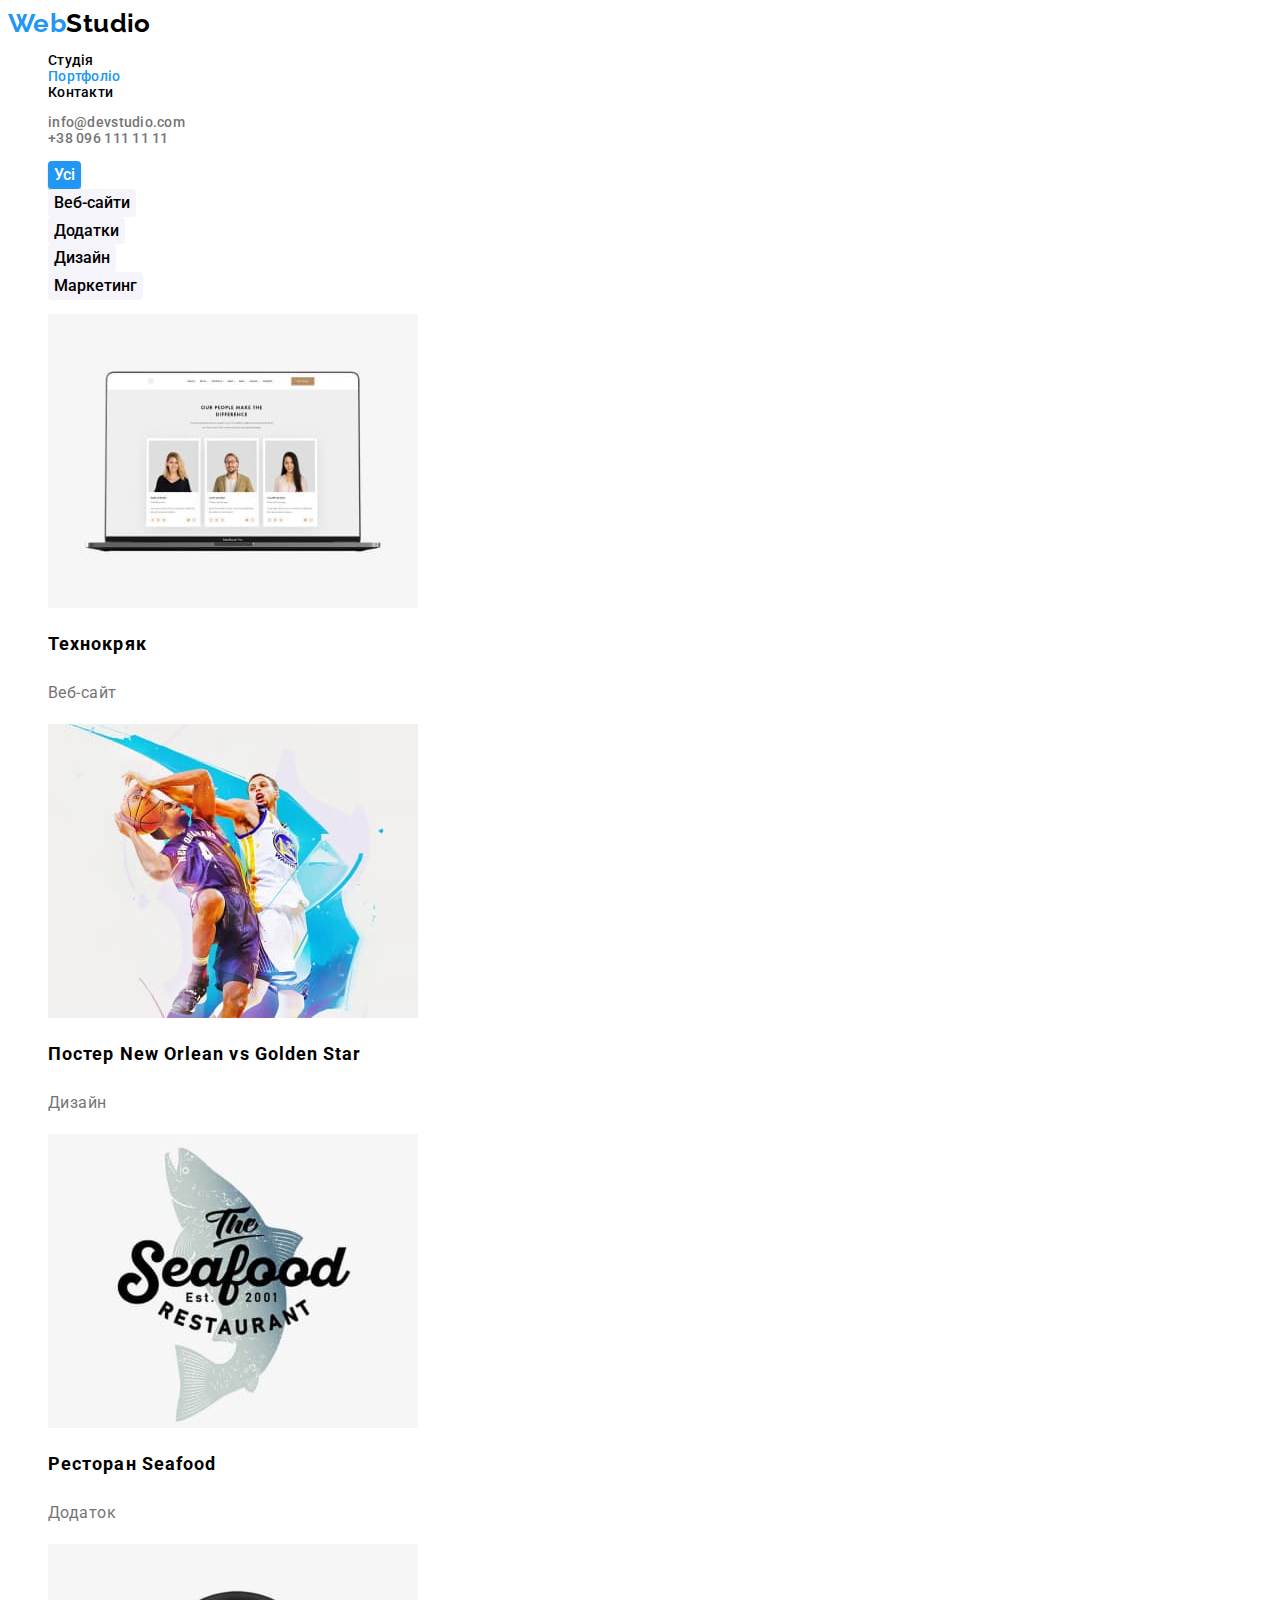
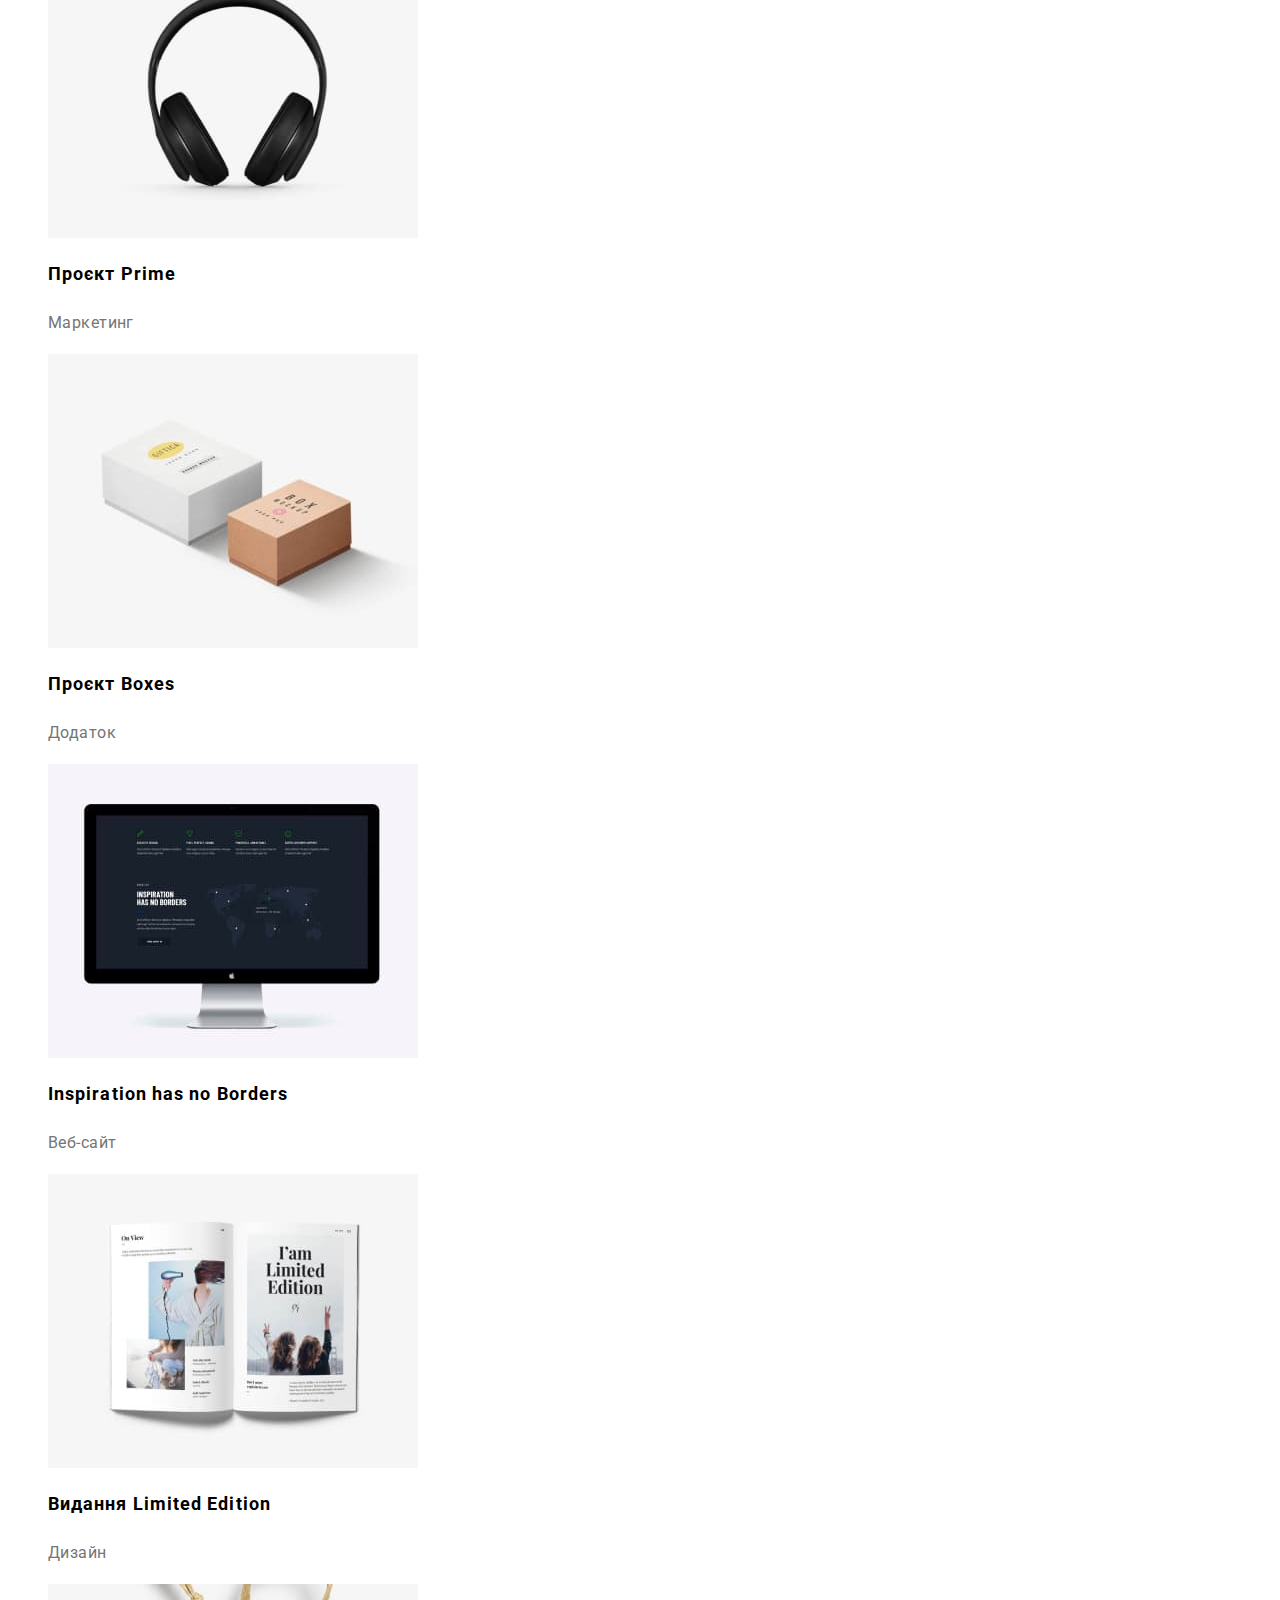
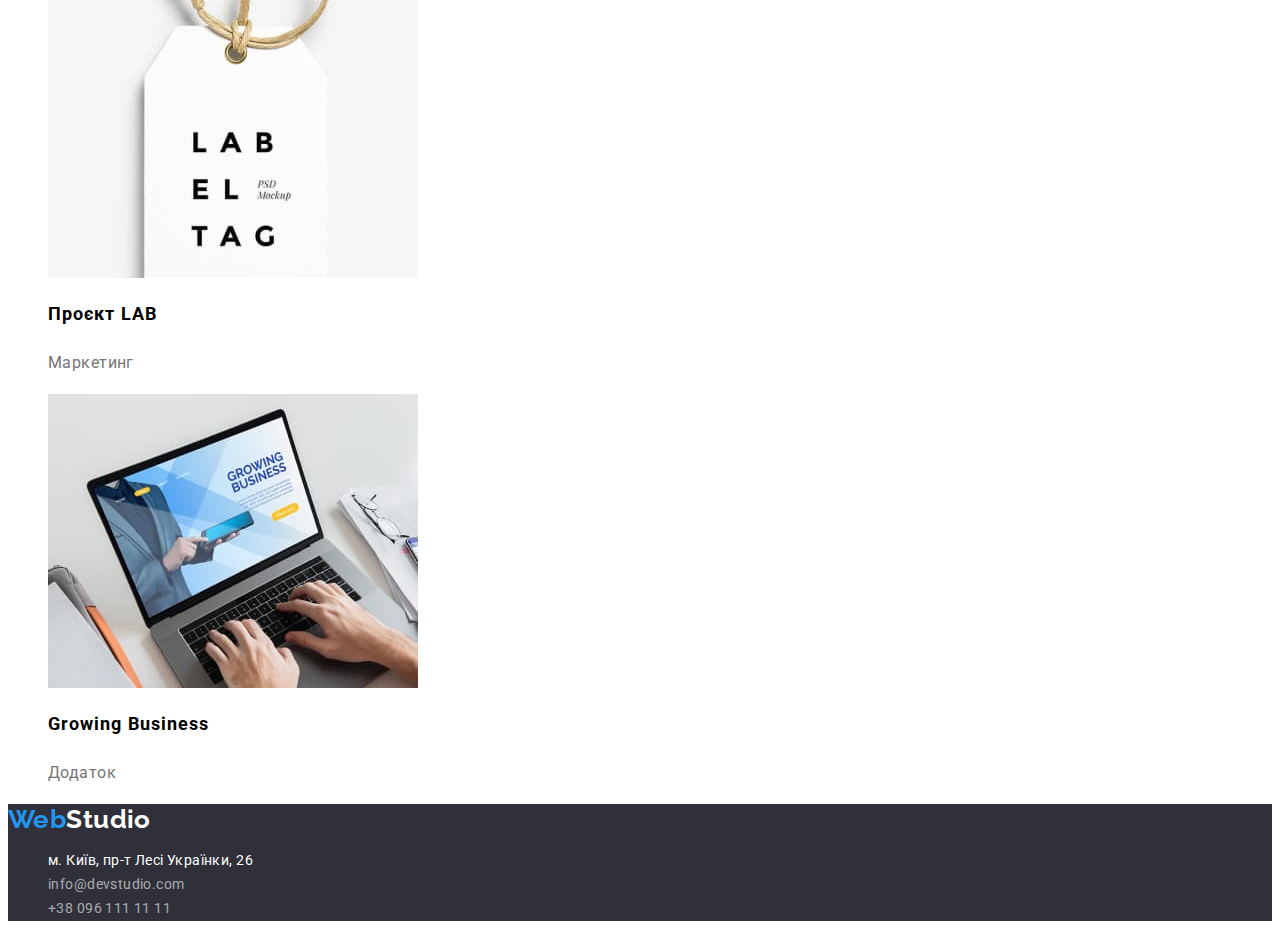
==== portfolio.html @ c1ba47d1 "Add files + add modern-normalize" ====
<!DOCTYPE html>
<html lang="uk">
<head>
    <meta charset="UTF-8">
    <meta http-equiv="X-UA-Compatible" content="IE=edge">
    <meta name="viewport" content="width=device-width, initial-scale=1.0">
    <link rel="stylesheet" href="https://cdnjs.cloudflare.com/ajax/libs/modern-normalize/1.1.0/modern-normalize.min.css"
        integrity="sha512-wpPYUAdjBVSE4KJnH1VR1HeZfpl1ub8YT/NKx4PuQ5NmX2tKuGu6U/JRp5y+Y8XG2tV+wKQpNHVUX03MfMFn9Q=="
        crossorigin="anonymous" referrerpolicy="no-referrer" />
    <link rel="stylesheet" href="css/styles.css">
    <link rel="preconnect" href="https://fonts.googleapis.com">
    <link rel="preconnect" href="https://fonts.gstatic.com" crossorigin>
    <link href="https://fonts.googleapis.com/css2?family=Raleway:wght@700&family=Roboto:wght@400;500;700;900&display=swap"
        rel="stylesheet">
    <title>Portfolio</title>
</head>
<body>
    <header>
        <nav class="navigation">
            <a href="./index.html" class="logo"><span class="logo-color">Web</span>Studio</a>
            <ul class="list">
                <li class="navlink"><a href="./index.html">Студія</a></li>
                <li class="navlink-current"><a href="./portfolio.html">Портфоліо</a></li>
                <li class="navlink"><a href="#contacts">Контакти</a></li>
            </ul>
            <ul class="list">
                <li class="contact-link"><a href="mailto:info@devstudio.com">info@devstudio.com</a></li>
                <li class="contact-link"><a href="tel:+380961111111">+38 096 111 11 11</a></li>
            </ul>
        </nav>
    </header>


    <main>
        <section class="portfolio">
        <h1 class="visually-hidden">Портфоліо</h1>
        <ul class="list">
            <li><button type="button" class="filter-current">Усі</button></li>
            <li><button type="button" class="filter">Веб-сайти</button></li>
            <li><button type="button" class="filter">Додатки</button></li>
            <li><button type="button" class="filter">Дизайн</button></li>
            <li><button type="button" class="filter">Маркетинг</button></li>
        </ul>
        <ul class="list">
            <li>
                <a href="#"></a>
                <img src="./images/project1.jpg" alt="Веб-сайт" width="370" height="294">
                <h2 class="project-title">Технокряк</h2>
                <p class="project-type">Веб-сайт</p> 
            </li>
            <li>
                <a href="#"></a>
                <img src="./images/project2.jpg" alt="Дизайн" width="370" height="294">
                <h2 class="project-title">Постер New Orlean vs Golden Star</h2>
                <p class="project-type">Дизайн</p>
            </li>
            <li>
                <a href="#"></a>
                <img src="./images/project3.jpg" alt="Додаток" width="370" height="294">
                <h2 class="project-title">Ресторан Seafood</h2>
                <p class="project-type">Додаток</p>
            </li>
            <li>
                <a href="#"></a>
                <img src="./images/project4.jpg" alt="Маркетинг" width="370" height="294">
                <h2 class="project-title">Проєкт Prime</h2>
                <p class="project-type">Маркетинг</p>
            </li>
            <li>
                <a href="#"></a>
                <img src="./images/project5.jpg" alt="Додаток" width="370" height="294">
                <h2 class="project-title">Проєкт Boxes</h2>
                <p class="project-type">Додаток</p>
            </li>
            <li>
                <a href="#"></a>
                <img src="./images/project6.jpg" alt="Веб-сайт" width="370" height="294">
                <h2 class="project-title">Inspiration has no Borders</h2>
                <p class="project-type">Веб-сайт</p>
            </li>
            <li>
                <a href="#"></a>
                <img src="./images/project7.jpg" alt="Дизайн" width="370" height="294">
                <h2 class="project-title">Видання Limited Edition</h2>
                <p class="project-type">Дизайн</p>
            </li>
            <li>
                <a href="#"></a>
                <img src="./images/project8.jpg" alt="Маркетинг" width="370" height="294">
                <h2 class="project-title">Проєкт LAB</h2>
                <p class="project-type">Маркетинг</p>
            </li>
            <li>
                <a href="#"></a>
                <img src="./images/project9.jpg" alt="Додаток" width="370" height="294">
                <h2 class="project-title">Growing Business</h2>
                <p class="project-type">Додаток</p>
            </li>
        </ul> 
        </section>
    </main>
    <footer class="footer">
        <a href="./index.html" class="logo-footer"><span class="logo-color">Web</span>Studio</a>
        <address>
            <ul class="address">
                <li class="physical-address"><a href="https://goo.gl/maps/A28sFJ2rajdQQRvi7" target="_blank"
                        rel="noopener noreferrer nofollow">м. Київ, пр-т Лесі Українки, 26</a>
                <li class="footer-contacts"><a href="mailto:info@devstudio.com">info@devstudio.com</a></li>
                <li class="footer-contacts"><a href="tel:+380961111111">+38 096 111 11 11</a></li>
            </ul>
        </address>
    </footer>
</body>
</html>
---- css/styles.css ----
body {
    font-family: 'Roboto', sans-serif;
    font-size: 14px;
    letter-spacing: 0.03em;
    --main-color: #212121;
    }
:root {
    --main-color: #212121;
    --second-color: #757575;
    --third-color: #FFFFFF;
    --accent-color: #2196F3;
    --background-color: #F5F4FA;
    --second-background: #2F303A;
}
.list {
    list-style-type: none;
}
.navigation {
    background-color: var(--third-color)
}
a {
    text-decoration: none;
    color: currentColor;
}
.logo {
    font-family: 'Raleway';
    font-style: normal;
    font-weight: 700;
    font-size: 26px;
    line-height: 1.19;
    color: #000000;
}
.logo-color {
    color: var(--accent-color);
}
.logo-footer {
    font-family: 'Raleway';
    font-style: normal;
    font-weight: 700;
    font-size: 26px;
    line-height: 1.19;
    color: var(--third-color);
}
.navlink {
    font-weight: 500;
    line-height: 1.14;
    letter-spacing: 0.02em;
}
.navlink:hover,
.navlink:focus {
    color: var(--accent-color);
}
.navlink-current {
    font-weight: 500;
    line-height: 1.14;
    letter-spacing: 0.02em;
    color: var(--accent-color);
}
.contact-link {
    font-weight: 500;
    line-height: 1.14;
    letter-spacing: 0.02em;
    color: var(--second-color);
}
.contact-link:hover,
.contact-link:focus {
    color: var(--accent-color);
}
.shapka {
    background-color: var(--second-background);
}
.title1 {
    font-weight: 900;
    font-size: 44px;
    line-height: 1.36;
    text-align: center;
    letter-spacing: 0.06em;
    text-transform: uppercase;
    color: var(--third-color);
    text-shadow: 0px 4px 4px rgba(0, 0, 0, 0.25);
}
.button-shapka {
    font-family: inherit;
    background: var(--accent-color);
    box-shadow: 0px 4px 4px rgba(0, 0, 0, 0.15); 
    border-radius: 4px;
    font-weight: 700;
    font-size: 16px;
    line-height: 1.88;       
    letter-spacing: 0.06em;
    color: var(--third-color);
    border: none;
    cursor: pointer;
}
.button-shapka:hover,
.button-shapka:focus {
    background: #188CE8;

}
.visually-hidden {
    position: absolute;
    white-space: nowrap;
    width: 1px;
    height: 1px;
    overflow: hidden;
    border: 0;
    padding: 0;
    clip: rect(0 0 0 0);
    clip-path: inset(50%);
    margin: -1px;
}
.feature {
    background-color: #F5F5F5;
}
.feature-title {
    font-weight: 700;
    font-size: inherit;
    line-height: 1.14;
    text-transform: uppercase;
}
.feature-text {
    line-height: 1.71;
    color: var(--second-color);
}
.section-title {
    font-size: 36px;
    line-height: 1.17;
    text-align: center;
}
.team {
    background-color: var(--background-color);
}
.team-name {
    font-weight: 500;
    font-size: 16px;
    line-height: 1.19;
}
.team-position {
    font-size: 16px;
    line-height: 1.19; 
    color: var(--second-color);
}
.footer {
    background-color: var(--second-background);
    color: var(--third-color);
}
.address {
    list-style-type: none;
    text-decoration: none;
    font-style: normal;
}
.physical-address {
    line-height: 1.71;
    color: var(--third-color);
}
.footer-contacts {
    line-height: 1.71;
    color: rgba(255, 255, 255, 0.6);
}

.footer-contacts:hover,
.footer-contacts:focus {
    color: var(--accent-color);
}
.portfolio {
    background: var(--third-color);

}
.filter {
    background: var(--background-color);
    border-radius: 4px;
    font-family: inherit;
    font-weight: 500;
    font-size: 16px;
    line-height: 1.62;
    text-align: center;
    border: none;
    cursor: pointer;
}
.filter-current {
    border-radius: 4px;
    font-family: inherit;
    font-weight: 500;
    font-size: 16px;
    line-height: 1.62;
    text-align: center;
    background: var(--accent-color);
    color: var(--third-color);
    box-shadow: 0px 3px 1px rgba(0, 0, 0, 0.1),
                0px 1px 2px rgba(0, 0, 0, 0.08),
                0px 2px 2px rgba(0, 0, 0, 0.12);
    border-radius: 4px;
    border: none;
    cursor: pointer;
}
.filter:hover,
.filter:focus {
    background-color: var(--accent-color);
    box-shadow: 0px 3px 1px rgba(0, 0, 0, 0.1), 
                0px 1px 2px rgba(0, 0, 0, 0.08), 
                0px 2px 2px rgba(0, 0, 0, 0.12);
    border-radius: 4px;
    color: var(--third-color);
}
.project-title {
    font-weight: 700;
    font-size: 18px;
    line-height: 2;
    letter-spacing: 0.06em;
}    
.project-type {
    font-size: 16px;
    line-height: 1.88;
    color: var(--second-color);
}
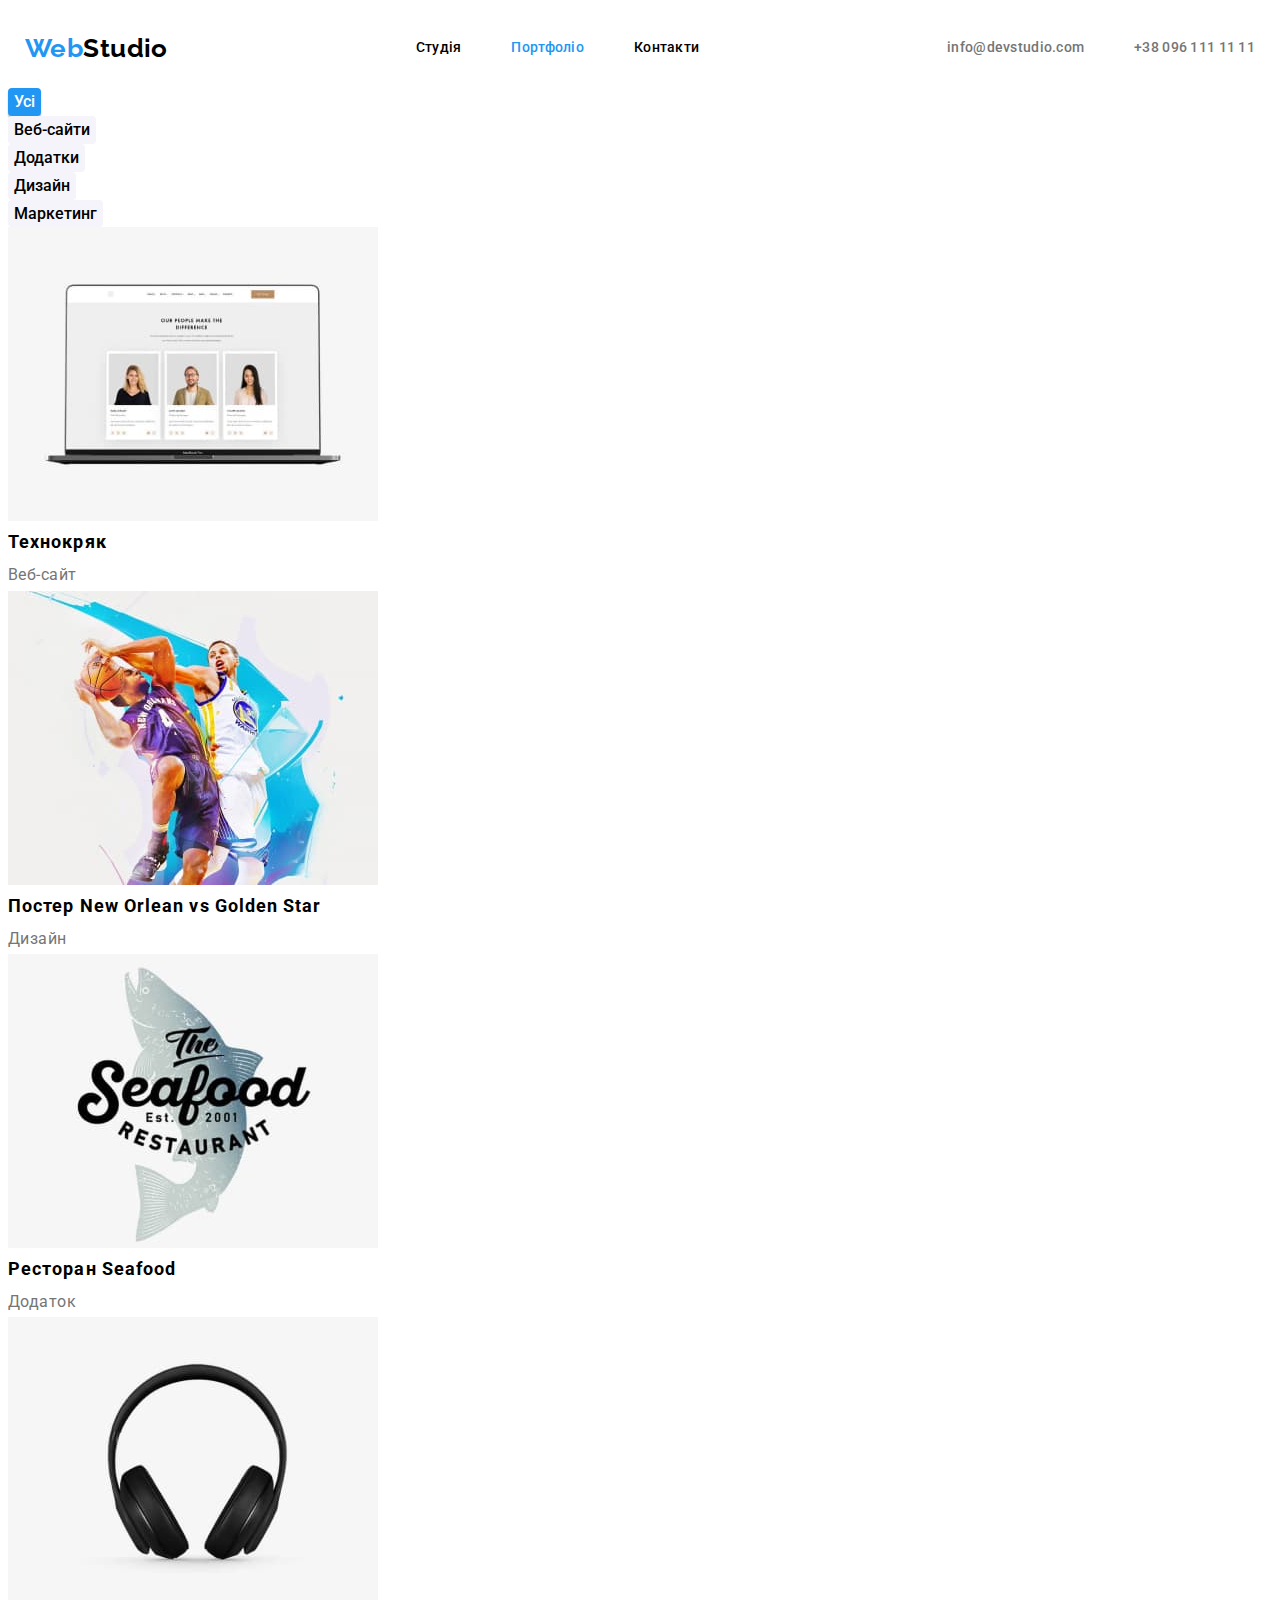
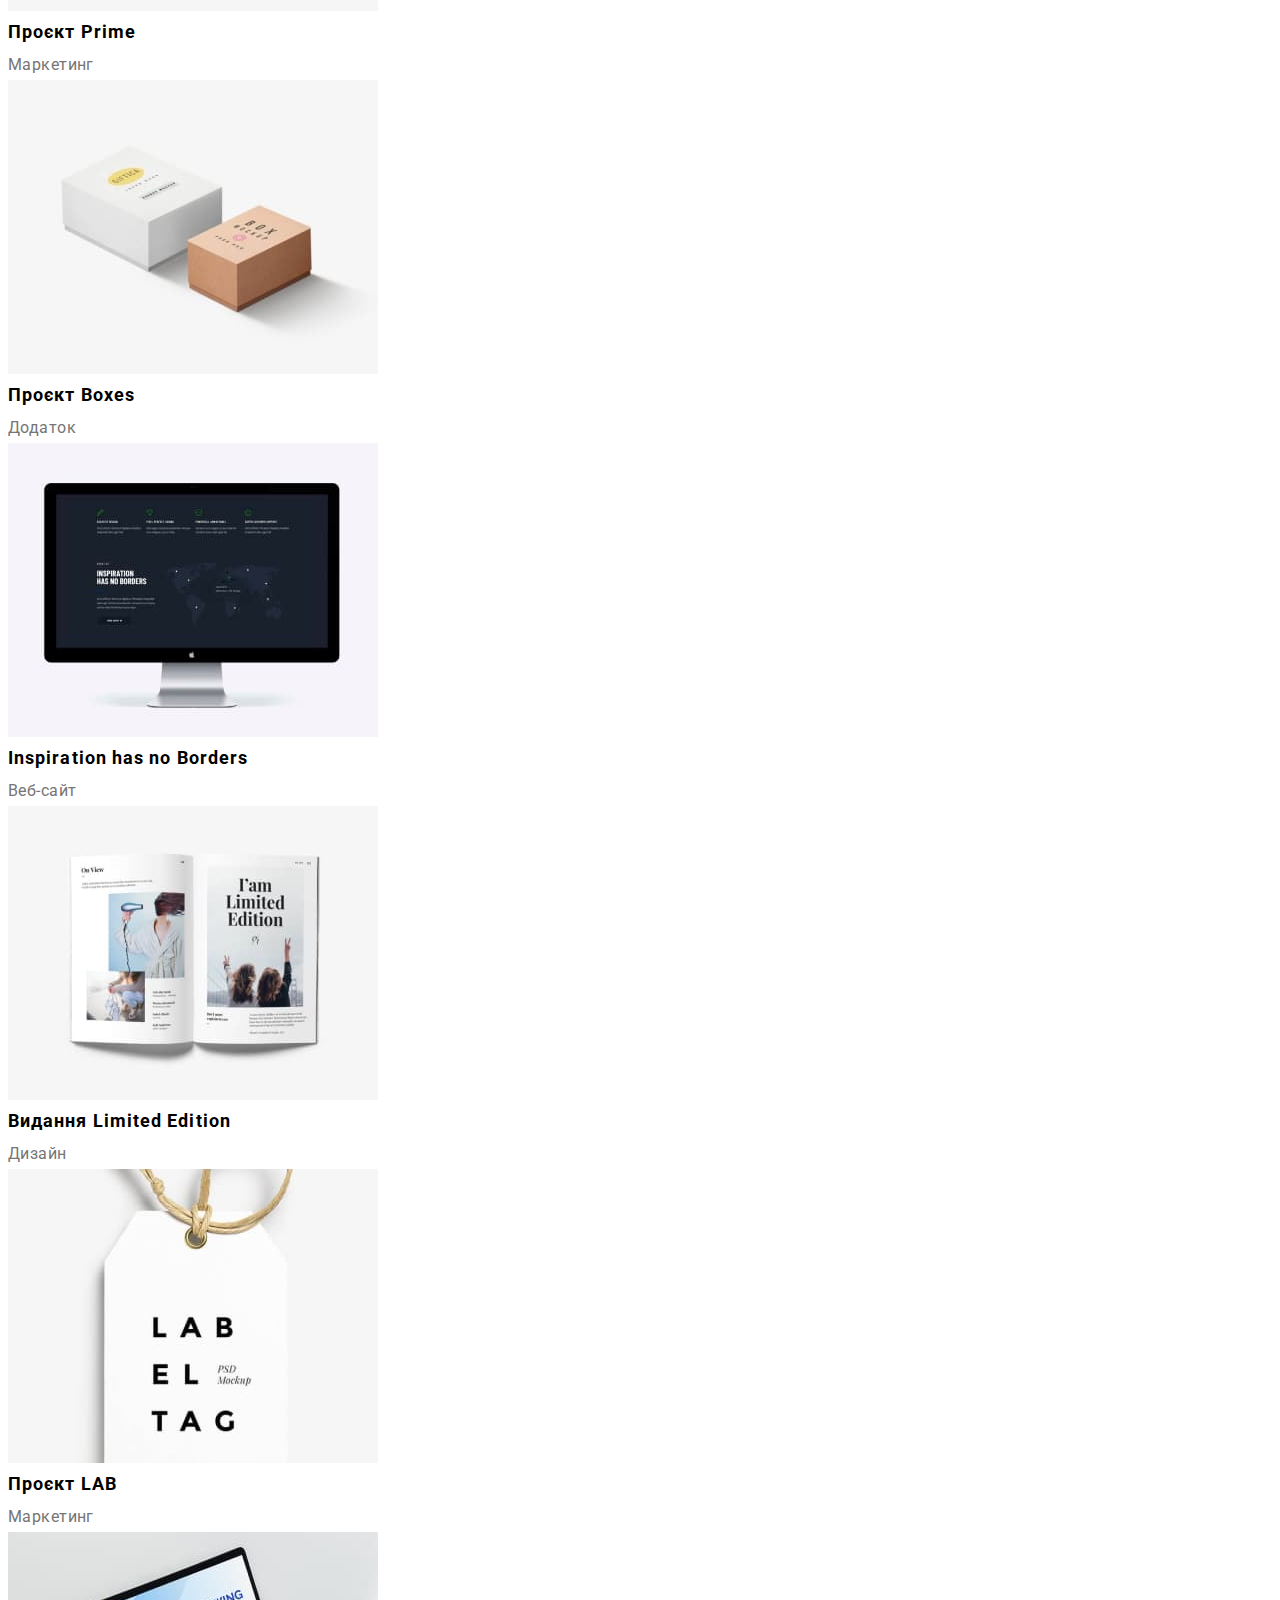
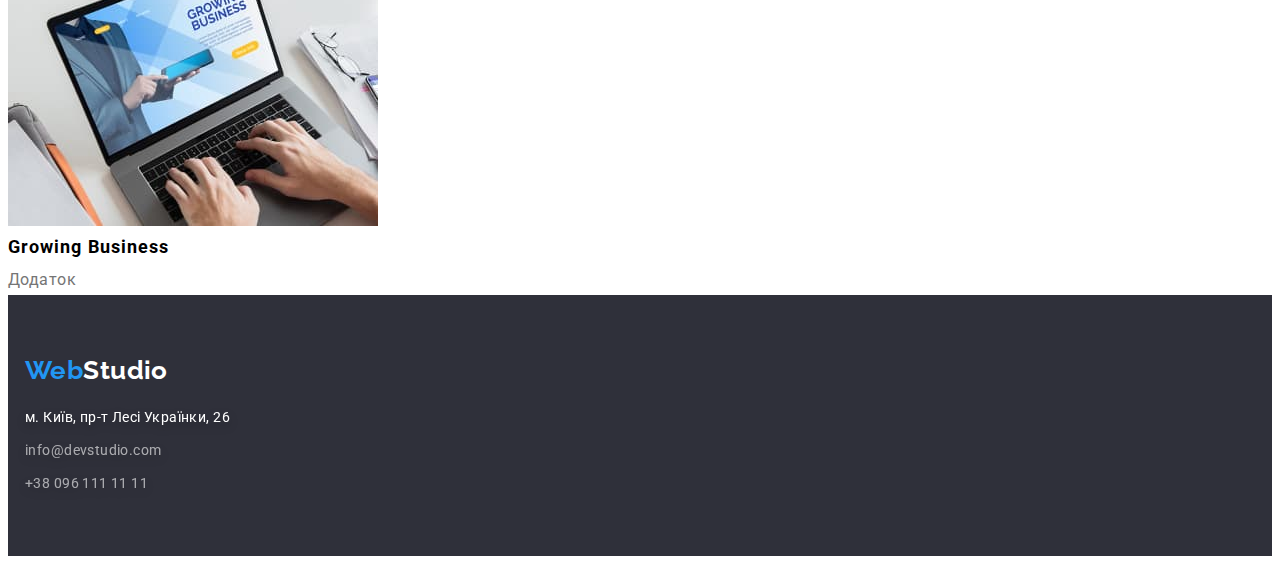
==== commit 7cfef191: "styles header&footer" ====
--- a/portfolio.html
+++ b/portfolio.html
@@ -16,20 +16,21 @@
 </head>
 <body>
     <header>
-        <nav class="navigation">
-            <a href="./index.html" class="logo"><span class="logo-color">Web</span>Studio</a>
-            <ul class="list">
-                <li class="navlink"><a href="./index.html">Студія</a></li>
-                <li class="navlink-current"><a href="./portfolio.html">Портфоліо</a></li>
-                <li class="navlink"><a href="#contacts">Контакти</a></li>
-            </ul>
-            <ul class="list">
-                <li class="contact-link"><a href="mailto:info@devstudio.com">info@devstudio.com</a></li>
-                <li class="contact-link"><a href="tel:+380961111111">+38 096 111 11 11</a></li>
-            </ul>
-        </nav>
+        <div class="container">
+            <nav class="navigation">
+                <a href="./index.html" class="logo"><span class="logo-color">Web</span>Studio</a>
+                <ul class="list menu">
+                    <li class="navlink"><a href="./index.html">Студія</a></li>
+                    <li class="navlink current"><a href="./portfolio.html">Портфоліо</a></li>
+                    <li class="navlink"><a href="#contacts">Контакти</a></li>
+                </ul>
+                <ul class="list contact">
+                    <li class="contact-link"><a href="mailto:info@devstudio.com">info@devstudio.com</a></li>
+                    <li class="contact-link"><a href="tel:+380961111111">+38 096 111 11 11</a></li>
+                </ul>
+            </nav>
+        </div>
     </header>
-
 
     <main>
         <section class="portfolio">
@@ -100,15 +101,17 @@
         </section>
     </main>
     <footer class="footer">
-        <a href="./index.html" class="logo-footer"><span class="logo-color">Web</span>Studio</a>
-        <address>
-            <ul class="address">
-                <li class="physical-address"><a href="https://goo.gl/maps/A28sFJ2rajdQQRvi7" target="_blank"
-                        rel="noopener noreferrer nofollow">м. Київ, пр-т Лесі Українки, 26</a>
-                <li class="footer-contacts"><a href="mailto:info@devstudio.com">info@devstudio.com</a></li>
-                <li class="footer-contacts"><a href="tel:+380961111111">+38 096 111 11 11</a></li>
-            </ul>
-        </address>
+        <div class="container">
+            <a href="./index.html" class="logo-footer"><span class="logo-color">Web</span>Studio</a>
+            <address>
+                <ul class="address">
+                    <li class="physical-address address-item"><a href="https://goo.gl/maps/A28sFJ2rajdQQRvi7"
+                            target="_blank" rel="noopener noreferrer nofollow">м. Київ, пр-т Лесі Українки, 26</a>
+                    <li class="footer-contacts address-item"><a href="mailto:info@devstudio.com">info@devstudio.com</a></li>
+                    <li class="footer-contacts address-item"><a href="tel:+380961111111">+38 096 111 11 11</a></li>
+                </ul>
+            </address>
+        </div>
     </footer>
 </body>
 </html>--- a/css/styles.css
+++ b/css/styles.css
@@ -12,12 +12,43 @@
     --background-color: #F5F4FA;
     --second-background: #2F303A;
 }
+h1, h2, h3, p, ul {
+    margin: 0;
+    padding: 0;
+}
+.container {
+    width: 1230px;
+    margin: 0 auto;
+    padding-left: 15px;
+    padding-right: 15px;
+}
 .list {
     list-style-type: none;
 }
+
 .navigation {
-    background-color: var(--third-color)
-}
+    background-color: var(--third-color);
+    justify-content: space-between;
+    align-items: center;
+}
+
+.menu, 
+.navigation,
+.contact {
+    display: flex;
+}
+
+.navlink:not(:last-child),
+.contact-link:not(:last-child) {
+    margin-right: 50px;
+}
+
+.navlink,
+.contact-link {
+    padding-top: 32px;
+    padding-bottom: 32px;
+}
+
 a {
     text-decoration: none;
     color: currentColor;
@@ -50,7 +81,7 @@
 .navlink:focus {
     color: var(--accent-color);
 }
-.navlink-current {
+.current {
     font-weight: 500;
     line-height: 1.14;
     letter-spacing: 0.02em;
@@ -143,11 +174,23 @@
 .footer {
     background-color: var(--second-background);
     color: var(--third-color);
+
+    padding-top: 60px;
+    padding-bottom: 60px;
 }
 .address {
     list-style-type: none;
     text-decoration: none;
     font-style: normal;
+    filter: drop-shadow(0px 4px 4px rgba(0, 0, 0, 0.25));
+    
+    padding-left: 0;
+    margin-top: 20px;
+    display: flex;
+    flex-direction: column;
+}
+.address-item:not(:last-child) {
+    margin-bottom: 9px;
 }
 .physical-address {
     line-height: 1.71;
@@ -162,6 +205,8 @@
 .footer-contacts:focus {
     color: var(--accent-color);
 }
+
+
 .portfolio {
     background: var(--third-color);
 
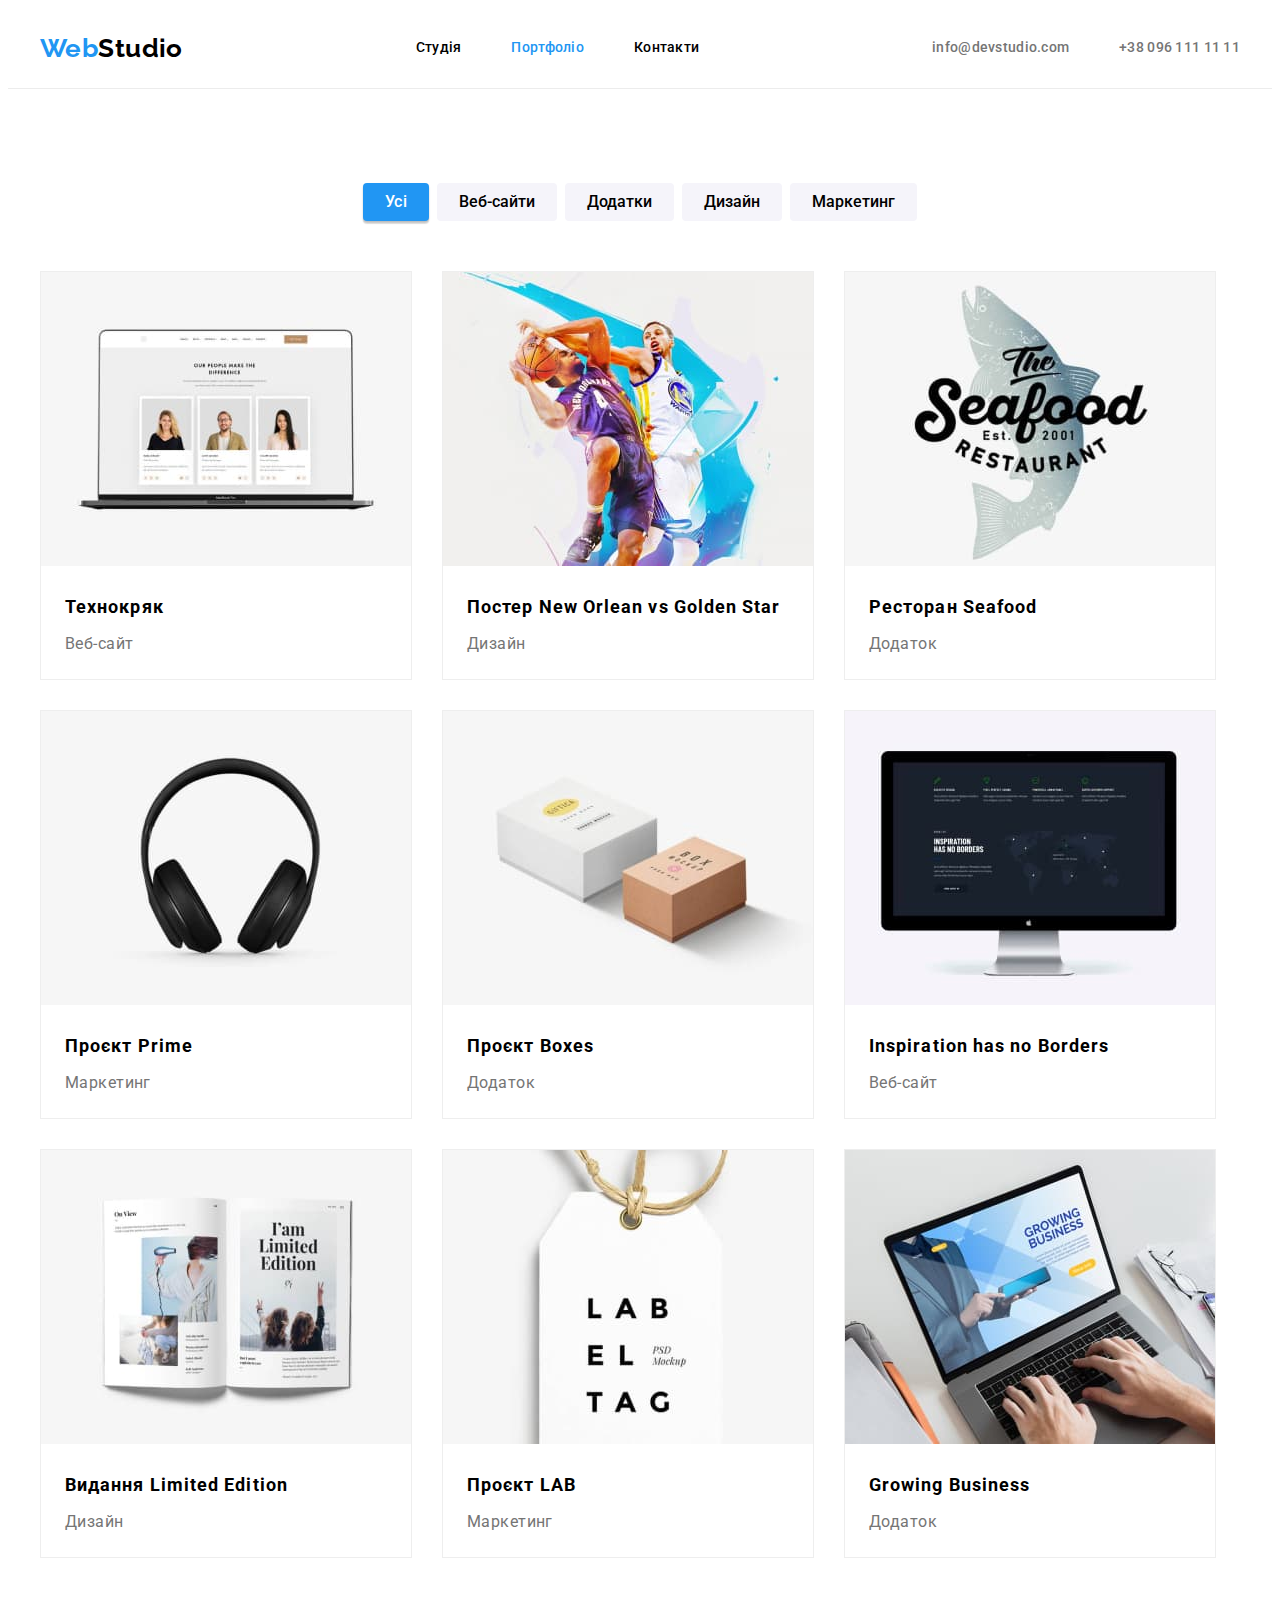
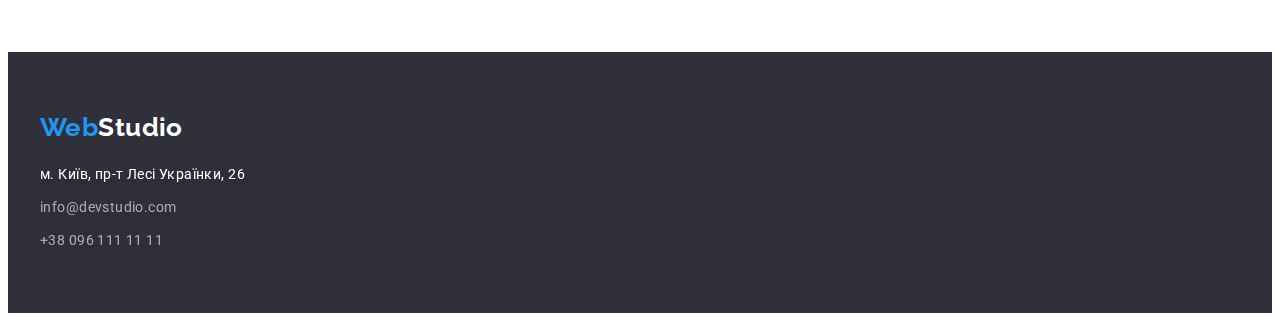
==== commit 1152e8bd: "add flexbox" ====
--- a/portfolio.html
+++ b/portfolio.html
@@ -15,7 +15,7 @@
     <title>Portfolio</title>
 </head>
 <body>
-    <header>
+    <header class="container-border">
         <div class="container">
             <nav class="navigation">
                 <a href="./index.html" class="logo"><span class="logo-color">Web</span>Studio</a>
@@ -31,73 +31,92 @@
             </nav>
         </div>
     </header>
-
     <main>
         <section class="portfolio">
+            <div class="container">
         <h1 class="visually-hidden">Портфоліо</h1>
-        <ul class="list">
-            <li><button type="button" class="filter-current">Усі</button></li>
+        <ul class="list filter-list">
+            <li><button type="button" class="filter current">Усі</button></li>
             <li><button type="button" class="filter">Веб-сайти</button></li>
             <li><button type="button" class="filter">Додатки</button></li>
             <li><button type="button" class="filter">Дизайн</button></li>
             <li><button type="button" class="filter">Маркетинг</button></li>
         </ul>
-        <ul class="list">
-            <li>
+        <ul class="list project-list">
+            <li class="project-item">
                 <a href="#"></a>
                 <img src="./images/project1.jpg" alt="Веб-сайт" width="370" height="294">
-                <h2 class="project-title">Технокряк</h2>
-                <p class="project-type">Веб-сайт</p> 
+                <div class="project-discription">
+                    <h2 class="project-title">Технокряк</h2>
+                    <p class="project-type">Веб-сайт</p> 
+                </div>
             </li>
-            <li>
+            <li class="project-item">
                 <a href="#"></a>
                 <img src="./images/project2.jpg" alt="Дизайн" width="370" height="294">
-                <h2 class="project-title">Постер New Orlean vs Golden Star</h2>
-                <p class="project-type">Дизайн</p>
+                <div class="project-discription">
+                    <h2 class="project-title">Постер New Orlean vs Golden Star</h2>
+                    <p class="project-type">Дизайн</p>
+                </div>
             </li>
-            <li>
+            <li class="project-item">
                 <a href="#"></a>
                 <img src="./images/project3.jpg" alt="Додаток" width="370" height="294">
-                <h2 class="project-title">Ресторан Seafood</h2>
-                <p class="project-type">Додаток</p>
+                <div class="project-discription">
+                    <h2 class="project-title">Ресторан Seafood</h2>
+                    <p class="project-type">Додаток</p>
+                </div>
             </li>
-            <li>
+            <li class="project-item">
                 <a href="#"></a>
                 <img src="./images/project4.jpg" alt="Маркетинг" width="370" height="294">
-                <h2 class="project-title">Проєкт Prime</h2>
-                <p class="project-type">Маркетинг</p>
+                <div class="project-discription">
+                    <h2 class="project-title">Проєкт Prime</h2>
+                    <p class="project-type">Маркетинг</p>
+                </div>
             </li>
-            <li>
+            <li class="project-item">
                 <a href="#"></a>
                 <img src="./images/project5.jpg" alt="Додаток" width="370" height="294">
-                <h2 class="project-title">Проєкт Boxes</h2>
-                <p class="project-type">Додаток</p>
+                <div class="project-discription">
+                    <h2 class="project-title">Проєкт Boxes</h2>
+                    <p class="project-type">Додаток</p>
+                </div>
             </li>
-            <li>
+            <li class="project-item">
                 <a href="#"></a>
                 <img src="./images/project6.jpg" alt="Веб-сайт" width="370" height="294">
-                <h2 class="project-title">Inspiration has no Borders</h2>
-                <p class="project-type">Веб-сайт</p>
+                <div class="project-discription">
+                    <h2 class="project-title">Inspiration has no Borders</h2>
+                    <p class="project-type">Веб-сайт</p>
+                </div>
             </li>
-            <li>
+            <li class="project-item">
                 <a href="#"></a>
                 <img src="./images/project7.jpg" alt="Дизайн" width="370" height="294">
-                <h2 class="project-title">Видання Limited Edition</h2>
-                <p class="project-type">Дизайн</p>
+                <div class="project-discription">
+                    <h2 class="project-title">Видання Limited Edition</h2>
+                    <p class="project-type">Дизайн</p>
+                </div>
             </li>
-            <li>
+            <li class="project-item">
                 <a href="#"></a>
                 <img src="./images/project8.jpg" alt="Маркетинг" width="370" height="294">
-                <h2 class="project-title">Проєкт LAB</h2>
-                <p class="project-type">Маркетинг</p>
+                <div class="project-discription">
+                    <h2 class="project-title">Проєкт LAB</h2>
+                    <p class="project-type">Маркетинг</p>
+                </div>
             </li>
-            <li>
+            <li class="project-item">
                 <a href="#"></a>
                 <img src="./images/project9.jpg" alt="Додаток" width="370" height="294">
-                <h2 class="project-title">Growing Business</h2>
-                <p class="project-type">Додаток</p>
+                <div class="project-discription">
+                    <h2 class="project-title">Growing Business</h2>
+                    <p class="project-type">Додаток</p>
+                </div>
             </li>
         </ul> 
+        </div>
         </section>
     </main>
     <footer class="footer">
--- a/css/styles.css
+++ b/css/styles.css
@@ -11,16 +11,20 @@
     --accent-color: #2196F3;
     --background-color: #F5F4FA;
     --second-background: #2F303A;
+    --third-background: #F5F5F5;
 }
 h1, h2, h3, p, ul {
     margin: 0;
     padding: 0;
 }
 .container {
-    width: 1230px;
+    width: 1200px;
     margin: 0 auto;
     padding-left: 15px;
     padding-right: 15px;
+}
+.container-border {
+    border-bottom: 1px solid #ECECEC;
 }
 .list {
     list-style-type: none;
@@ -99,16 +103,22 @@
 }
 .shapka {
     background-color: var(--second-background);
-}
+    
+    padding-top: 200px;
+    padding-bottom: 200px;
+    text-align: center;
+}
+
 .title1 {
     font-weight: 900;
     font-size: 44px;
     line-height: 1.36;
-    text-align: center;
     letter-spacing: 0.06em;
     text-transform: uppercase;
     color: var(--third-color);
     text-shadow: 0px 4px 4px rgba(0, 0, 0, 0.25);
+    width: 696px;
+    margin: 0 auto;
 }
 .button-shapka {
     font-family: inherit;
@@ -122,11 +132,14 @@
     color: var(--third-color);
     border: none;
     cursor: pointer;
+
+    padding: 10px 32px;
+    margin-top: 20px;
+
 }
 .button-shapka:hover,
 .button-shapka:focus {
     background: #188CE8;
-
 }
 .visually-hidden {
     position: absolute;
@@ -141,35 +154,79 @@
     margin: -1px;
 }
 .feature {
-    background-color: #F5F5F5;
+    background-color: var(--third-color);
+    padding-top: 94px;
+    padding-bottom: 94px;
+    align-items: center;
+}
+.feature-list {
+    display: flex;
+}
+.feature-item {
+    width: 270px;
+}
+.feature-item:not(:last-child) {
+    margin-right: 30px;
 }
 .feature-title {
     font-weight: 700;
     font-size: inherit;
     line-height: 1.14;
     text-transform: uppercase;
+
+    margin-bottom: 10px;
 }
 .feature-text {
     line-height: 1.71;
     color: var(--second-color);
 }
+.business {
+    background-color: var(--third-color);
+    padding-bottom: 94px;
+}
 .section-title {
     font-size: 36px;
     line-height: 1.17;
     text-align: center;
+
+    margin-bottom: 50px;
+}
+
+.business-list {
+    display: flex;
+    flex-wrap: wrap;
+    gap: 30px;
 }
 .team {
     background-color: var(--background-color);
+    padding-top: 94px;
+    padding-bottom: 94px;
 }
 .team-name {
     font-weight: 500;
     font-size: 16px;
     line-height: 1.19;
+    text-align: center;
+    padding-top: 30px;
+    padding-bottom: 10px;
 }
 .team-position {
     font-size: 16px;
     line-height: 1.19; 
     color: var(--second-color);
+    text-align: center;
+    padding-bottom: 30px;
+}
+.team-list {
+    display: flex;
+    flex-wrap: wrap;
+    gap: 30px;
+}
+.team-item {
+    width: 270px;
+    background-color: var(--third-color);
+    box-shadow: 0px 1px 3px rgba(0, 0, 0, 0.12), 0px 1px 1px rgba(0, 0, 0, 0.14), 0px 2px 1px rgba(0, 0, 0, 0.2);
+    border-radius: 0px 0px 4px 4px;
 }
 .footer {
     background-color: var(--second-background);
@@ -209,7 +266,8 @@
 
 .portfolio {
     background: var(--third-color);
-
+    padding-top: 94px;
+    padding-bottom: 94px;
 }
 .filter {
     background: var(--background-color);
@@ -221,8 +279,9 @@
     text-align: center;
     border: none;
     cursor: pointer;
-}
-.filter-current {
+    padding: 6px 22px;
+}
+.filter.current {
     border-radius: 4px;
     font-family: inherit;
     font-weight: 500;
@@ -247,14 +306,41 @@
     border-radius: 4px;
     color: var(--third-color);
 }
+.filter-list {
+    display: flex;
+    flex-wrap: wrap;
+    gap: 8px;
+    margin-bottom: 50px;
+    justify-content: center;
+}
+.project-discription {
+    padding-left: 24px;
+    padding-right: 24px;
+    padding-top: 20px;
+    padding-bottom: 20px;
+}
 .project-title {
     font-weight: 700;
     font-size: 18px;
     line-height: 2;
     letter-spacing: 0.06em;
+    margin-bottom: 4px;
 }    
 .project-type {
     font-size: 16px;
     line-height: 1.88;
     color: var(--second-color);
+
+}
+
+.project-list {
+    display: flex;
+    flex-wrap: wrap;
+    gap: 30px;
+}
+
+.project-item {
+    background: #FFFFFF;
+    border: 1px solid #EEEEEE;
+    width: 370px;
 }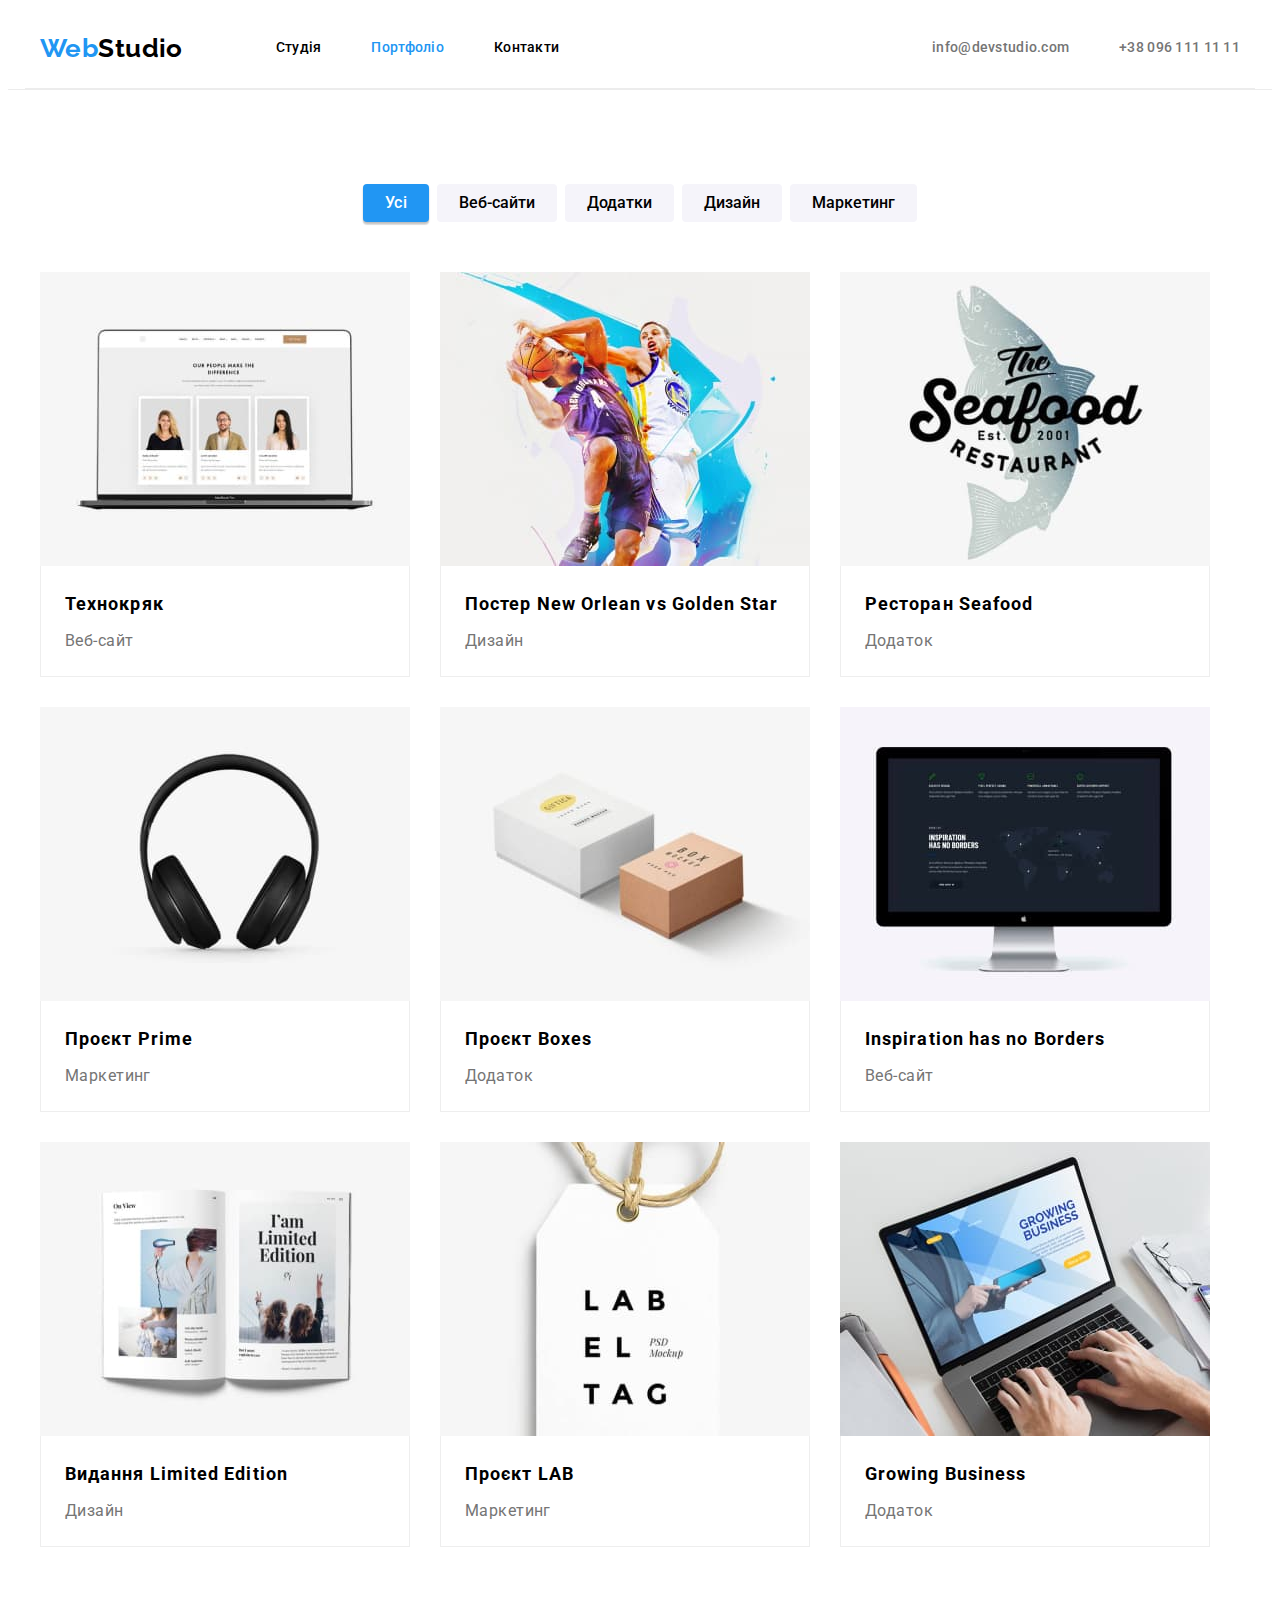
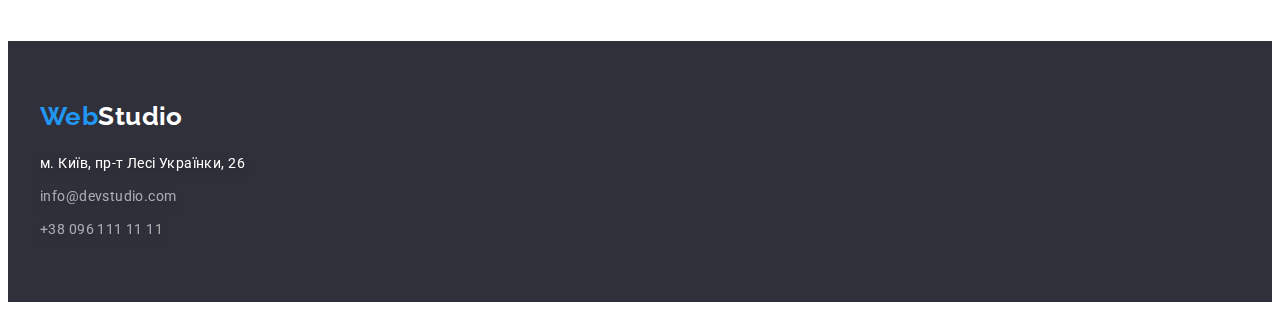
==== commit ec3ccdea: "upd after checking" ====
--- a/portfolio.html
+++ b/portfolio.html
@@ -15,8 +15,8 @@
     <title>Portfolio</title>
 </head>
 <body>
-    <header class="container-border">
-        <div class="container">
+    <header class="header">
+        <div class="container header">
             <nav class="navigation">
                 <a href="./index.html" class="logo"><span class="logo-color">Web</span>Studio</a>
                 <ul class="list menu">
@@ -24,15 +24,15 @@
                     <li class="navlink current"><a href="./portfolio.html">Портфоліо</a></li>
                     <li class="navlink"><a href="#contacts">Контакти</a></li>
                 </ul>
-                <ul class="list contact">
-                    <li class="contact-link"><a href="mailto:info@devstudio.com">info@devstudio.com</a></li>
-                    <li class="contact-link"><a href="tel:+380961111111">+38 096 111 11 11</a></li>
-                </ul>
             </nav>
+            <ul class="list contact">
+                <li class="contact-link"><a href="mailto:info@devstudio.com">info@devstudio.com</a></li>
+                <li class="contact-link"><a href="tel:+380961111111">+38 096 111 11 11</a></li>
+            </ul>
         </div>
     </header>
     <main>
-        <section class="portfolio">
+        <section class="section portfolio">
             <div class="container">
         <h1 class="visually-hidden">Портфоліо</h1>
         <ul class="list filter-list">
@@ -131,6 +131,6 @@
                 </ul>
             </address>
         </div>
-    </footer>
+</footer>
 </body>
 </html>--- a/css/styles.css
+++ b/css/styles.css
@@ -17,13 +17,23 @@
     margin: 0;
     padding: 0;
 }
+img {
+    display: block;
+    max-width: 100%;
+    height: auto;
+}
+.section {
+    padding-top: 94px;
+    padding-bottom: 94px;
+}
 .container {
     width: 1200px;
     margin: 0 auto;
     padding-left: 15px;
     padding-right: 15px;
 }
-.container-border {
+.header {
+    background-color: var(--third-color);
     border-bottom: 1px solid #ECECEC;
 }
 .list {
@@ -31,11 +41,11 @@
 }
 
 .navigation {
-    background-color: var(--third-color);
-    justify-content: space-between;
     align-items: center;
-}
-
+    margin-right: auto;
+}
+
+.header,
 .menu, 
 .navigation,
 .contact {
@@ -64,6 +74,9 @@
     font-size: 26px;
     line-height: 1.19;
     color: #000000;
+
+    margin-right: 93px;
+    padding-top: ;
 }
 .logo-color {
     color: var(--accent-color);
@@ -75,6 +88,8 @@
     font-size: 26px;
     line-height: 1.19;
     color: var(--third-color);
+    display: block;
+    margin-bottom: 20px;
 }
 .navlink {
     font-weight: 500;
@@ -101,7 +116,11 @@
 .contact-link:focus {
     color: var(--accent-color);
 }
-.shapka {
+.contact {
+    align-items: center;
+    margin-left: auto;
+}
+.hero {
     background-color: var(--second-background);
     
     padding-top: 200px;
@@ -109,7 +128,7 @@
     text-align: center;
 }
 
-.title1 {
+.hero-title {
     font-weight: 900;
     font-size: 44px;
     line-height: 1.36;
@@ -120,7 +139,7 @@
     width: 696px;
     margin: 0 auto;
 }
-.button-shapka {
+.button-hero {
     font-family: inherit;
     background: var(--accent-color);
     box-shadow: 0px 4px 4px rgba(0, 0, 0, 0.15); 
@@ -137,8 +156,8 @@
     margin-top: 20px;
 
 }
-.button-shapka:hover,
-.button-shapka:focus {
+.button-hero:hover,
+.button-hero:focus {
     background: #188CE8;
 }
 .visually-hidden {
@@ -155,8 +174,7 @@
 }
 .feature {
     background-color: var(--third-color);
-    padding-top: 94px;
-    padding-bottom: 94px;
+   
     align-items: center;
 }
 .feature-list {
@@ -182,7 +200,7 @@
 }
 .business {
     background-color: var(--third-color);
-    padding-bottom: 94px;
+    padding-top: 0;
 }
 .section-title {
     font-size: 36px;
@@ -199,23 +217,23 @@
 }
 .team {
     background-color: var(--background-color);
-    padding-top: 94px;
-    padding-bottom: 94px;
+}
+.team-description {
+    text-align: center;
+    padding-top: 30px;
+    padding-bottom: 30px;
 }
 .team-name {
     font-weight: 500;
     font-size: 16px;
     line-height: 1.19;
-    text-align: center;
-    padding-top: 30px;
-    padding-bottom: 10px;
+    margin-bottom: 10px;
 }
 .team-position {
     font-size: 16px;
     line-height: 1.19; 
     color: var(--second-color);
-    text-align: center;
-    padding-bottom: 30px;
+    
 }
 .team-list {
     display: flex;
@@ -225,9 +243,12 @@
 .team-item {
     width: 270px;
     background-color: var(--third-color);
-    box-shadow: 0px 1px 3px rgba(0, 0, 0, 0.12), 0px 1px 1px rgba(0, 0, 0, 0.14), 0px 2px 1px rgba(0, 0, 0, 0.2);
+    box-shadow: 0px 1px 3px rgba(0, 0, 0, 0.12), 
+                0px 1px 1px rgba(0, 0, 0, 0.14), 
+                0px 2px 1px rgba(0, 0, 0, 0.2);
     border-radius: 0px 0px 4px 4px;
 }
+
 .footer {
     background-color: var(--second-background);
     color: var(--third-color);
@@ -243,8 +264,6 @@
     
     padding-left: 0;
     margin-top: 20px;
-    display: flex;
-    flex-direction: column;
 }
 .address-item:not(:last-child) {
     margin-bottom: 9px;
@@ -266,8 +285,6 @@
 
 .portfolio {
     background: var(--third-color);
-    padding-top: 94px;
-    padding-bottom: 94px;
 }
 .filter {
     background: var(--background-color);
@@ -318,6 +335,9 @@
     padding-right: 24px;
     padding-top: 20px;
     padding-bottom: 20px;
+    border-bottom: 1px solid #EEEEEE;
+    border-left: 1px solid #EEEEEE;
+    border-right: 1px solid #EEEEEE;
 }
 .project-title {
     font-weight: 700;
@@ -341,6 +361,5 @@
 
 .project-item {
     background: #FFFFFF;
-    border: 1px solid #EEEEEE;
     width: 370px;
 }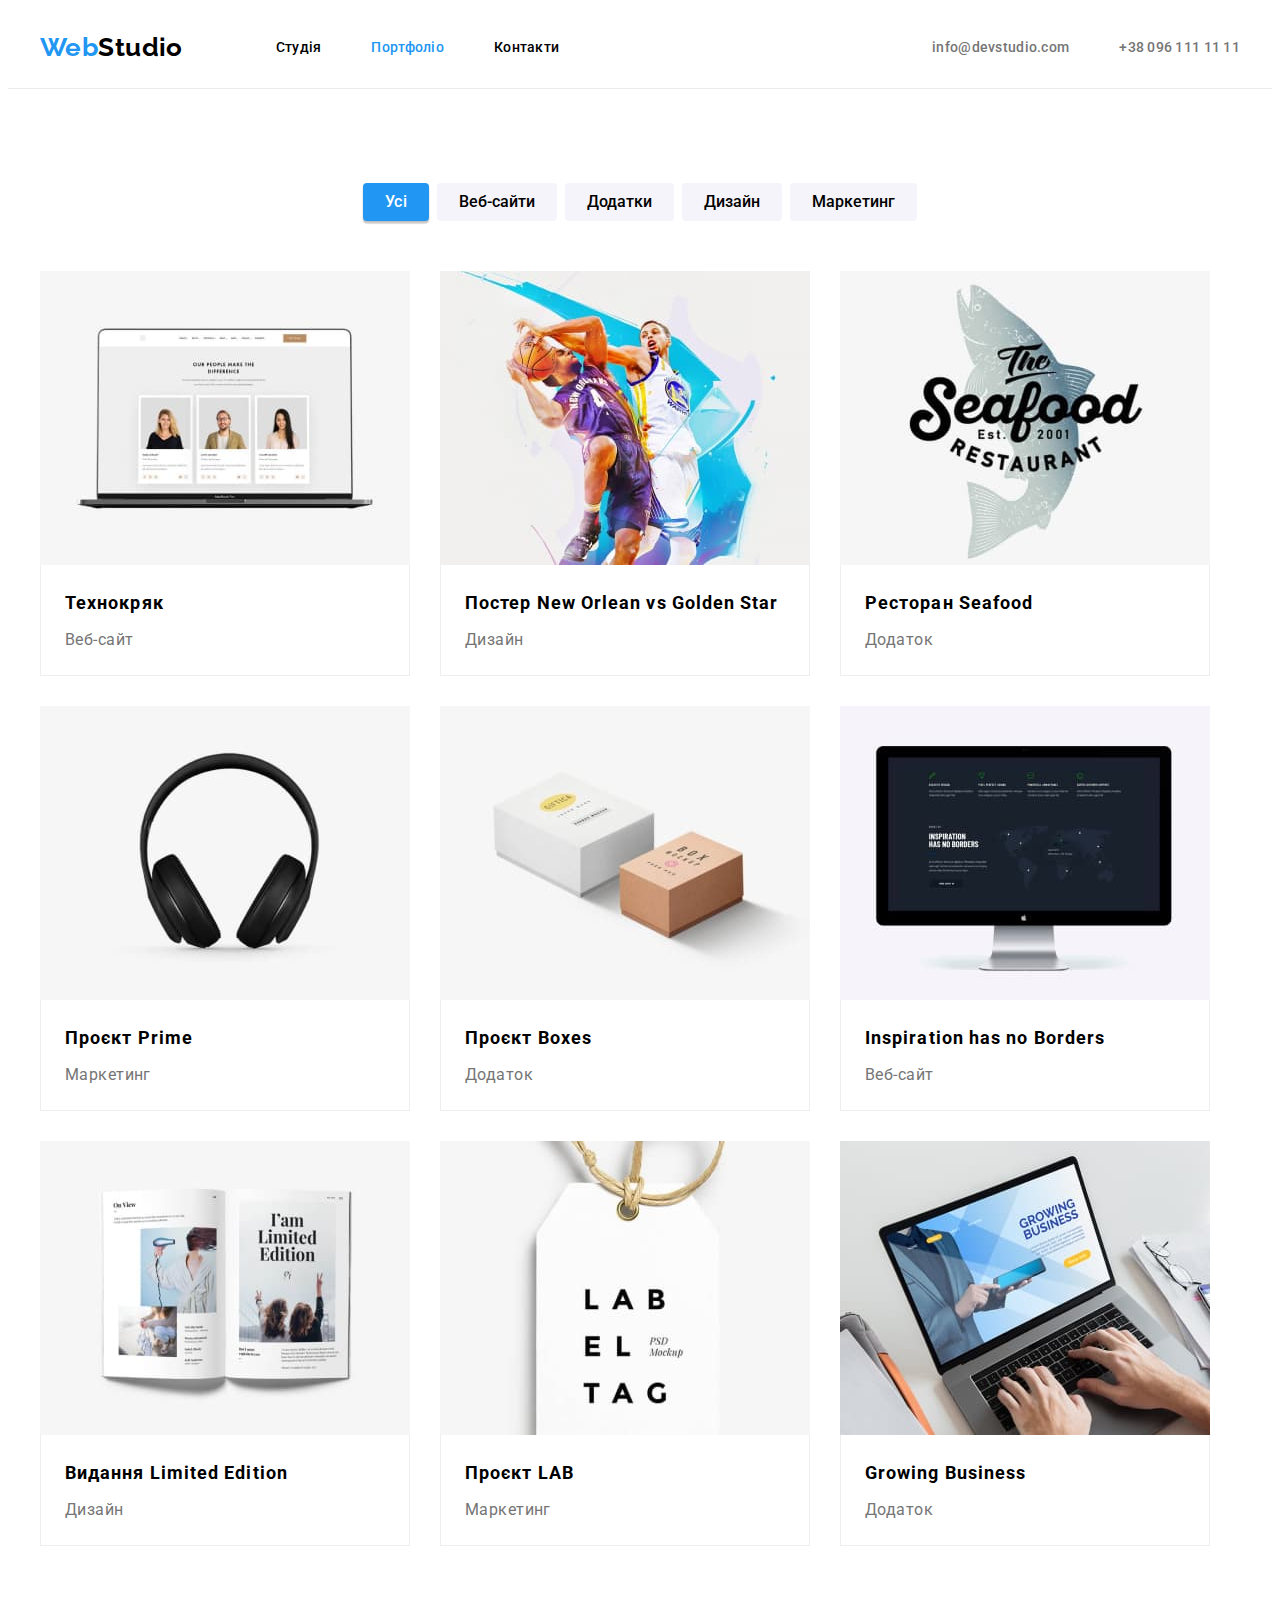
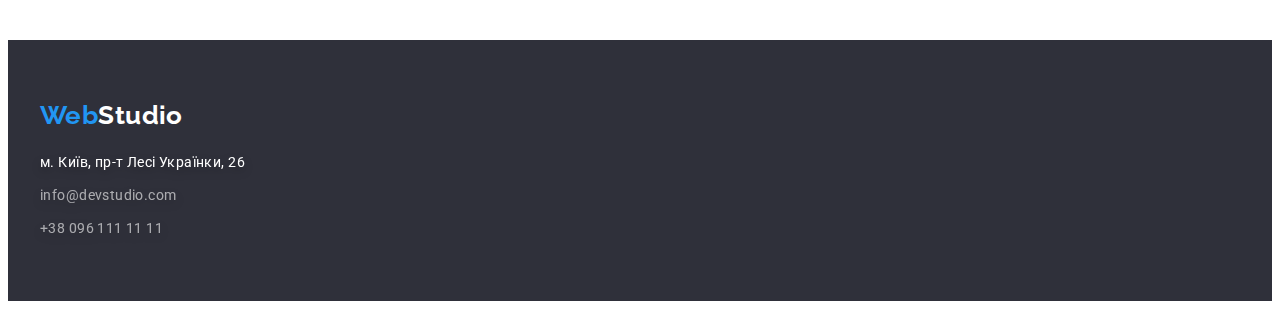
==== commit 9ce6e0eb: "upd header" ====
--- a/portfolio.html
+++ b/portfolio.html
@@ -16,18 +16,18 @@
 </head>
 <body>
     <header class="header">
-        <div class="container header">
+        <div class="container header-box">
             <nav class="navigation">
                 <a href="./index.html" class="logo"><span class="logo-color">Web</span>Studio</a>
                 <ul class="list menu">
-                    <li class="navlink"><a href="./index.html">Студія</a></li>
-                    <li class="navlink current"><a href="./portfolio.html">Портфоліо</a></li>
-                    <li class="navlink"><a href="#contacts">Контакти</a></li>
+                    <li class="navlink"><a href="./index.html" class="link">Студія</a></li>
+                    <li class="navlink current"><a href="./portfolio.html" class="link">Портфоліо</a></li>
+                    <li class="navlink"><a href="#contacts" class="link">Контакти</a></li>
                 </ul>
             </nav>
             <ul class="list contact">
-                <li class="contact-link"><a href="mailto:info@devstudio.com">info@devstudio.com</a></li>
-                <li class="contact-link"><a href="tel:+380961111111">+38 096 111 11 11</a></li>
+                <li class="contact-link"><a href="mailto:info@devstudio.com" class="link">info@devstudio.com</a></li>
+                <li class="contact-link"><a href="tel:+380961111111" class="link">+38 096 111 11 11</a></li>
             </ul>
         </div>
     </header>
--- a/css/styles.css
+++ b/css/styles.css
@@ -3,6 +3,7 @@
     font-size: 14px;
     letter-spacing: 0.03em;
     --main-color: #212121;
+    background-color: var(--third-color);
     }
 :root {
     --main-color: #212121;
@@ -33,23 +34,20 @@
     padding-right: 15px;
 }
 .header {
-    background-color: var(--third-color);
     border-bottom: 1px solid #ECECEC;
 }
 .list {
     list-style-type: none;
 }
-
 .navigation {
-    align-items: center;
     margin-right: auto;
 }
-
-.header,
+.header-box,
 .menu, 
 .navigation,
 .contact {
     display: flex;
+    align-items: center;
 }
 
 .navlink:not(:last-child),
@@ -57,8 +55,8 @@
     margin-right: 50px;
 }
 
-.navlink,
-.contact-link {
+.link {
+    display: inline-block;
     padding-top: 32px;
     padding-bottom: 32px;
 }
@@ -74,9 +72,10 @@
     font-size: 26px;
     line-height: 1.19;
     color: #000000;
-
+    display: inline-block;
     margin-right: 93px;
-    padding-top: ;
+    padding-top: 24px;
+    padding-bottom: 25px;
 }
 .logo-color {
     color: var(--accent-color);
@@ -118,7 +117,6 @@
 }
 .contact {
     align-items: center;
-    margin-left: auto;
 }
 .hero {
     background-color: var(--second-background);
@@ -360,6 +358,6 @@
 }
 
 .project-item {
-    background: #FFFFFF;
+    background: var(--third-color);
     width: 370px;
 }